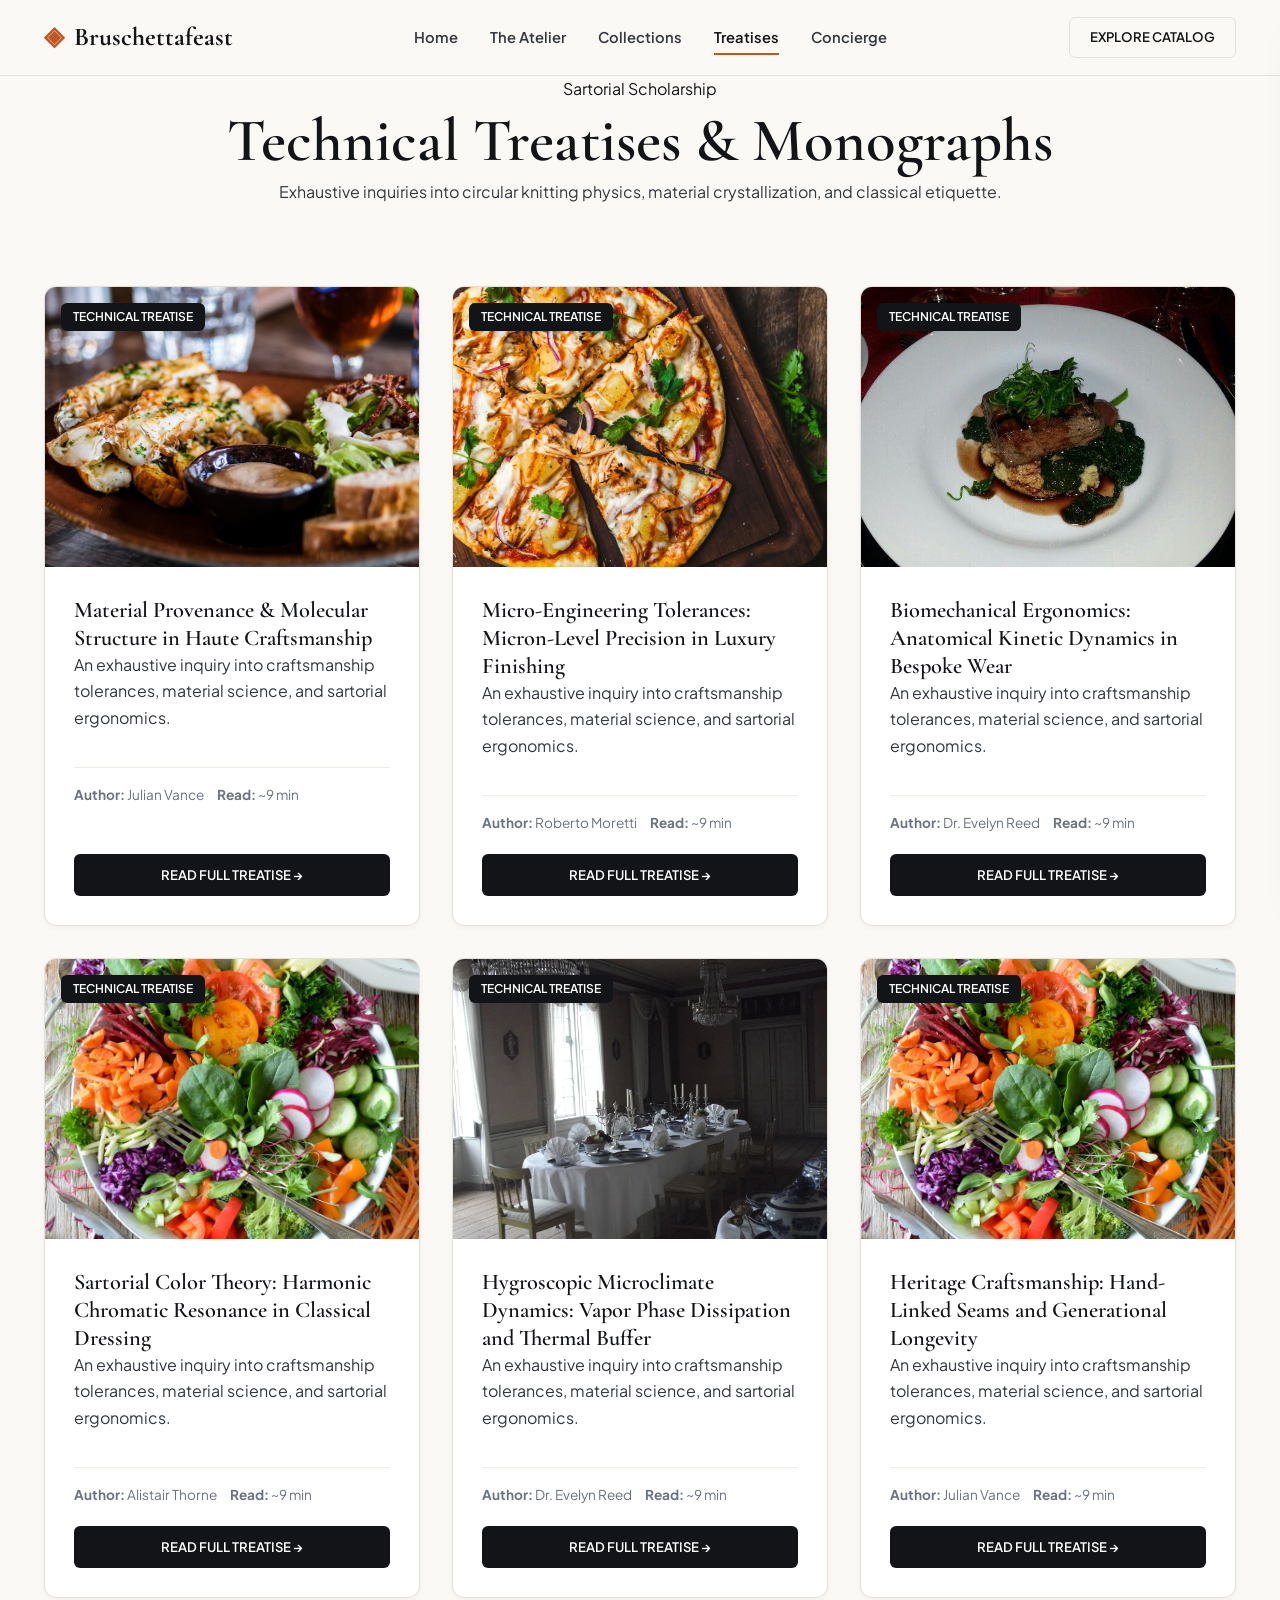
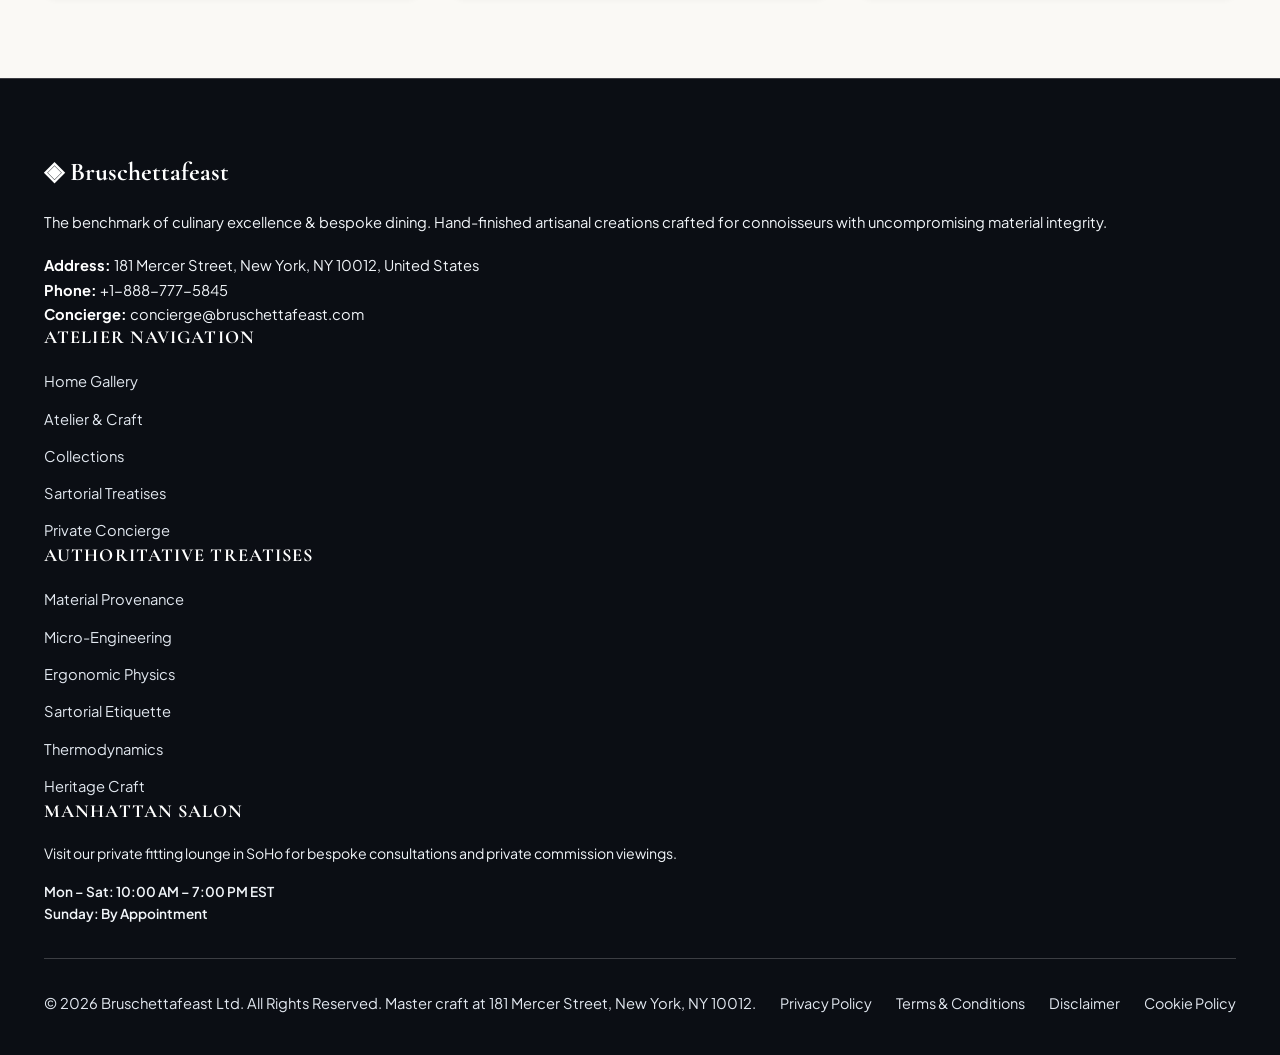
==== blog/index.html @ b178cbb1 "Add files via upload" ====
<!DOCTYPE html>
<html lang="en">
<head>
  <meta charset="UTF-8">
  <meta name="viewport" content="width=device-width, initial-scale=1.0">
  <title>Sartorial Treatises & Technical Monographs — Bruschettafeast</title>
  <meta name="description" content="Explore the authoritative research monographs published by Bruschettafeast.">
  <link rel="canonical" href="https://bruschettafeast.com/blog.html">
  <link rel="preconnect" href="https://fonts.googleapis.com">
  <link rel="preconnect" href="https://fonts.gstatic.com" crossorigin>
  <link href="https://fonts.googleapis.com/css2?family=Cormorant+Garamond:ital,wght@0,400;0,600;0,700;1,400&family=Plus+Jakarta+Sans:wght@300;400;500;600;700&display=swap" rel="stylesheet">
  <link rel="stylesheet" href="/assets/css/style.css">
  <!-- Google tag (gtag.js) -->
  <script async src="https://www.googletagmanager.com/gtag/js?id=G-0LY0HY7L01"></script>
  <script>
    window.dataLayer = window.dataLayer || [];
    function gtag(){dataLayer.push(arguments);}
    gtag('js', new Date());
    gtag('config', 'G-0LY0HY7L01');
  </script>

</head>
<body>
  <!-- Mandatory Global Site Header (Exactly 1 per page) -->
  <header class="site-header">
    <div class="header-container">
      <a href="/" class="brand-logo" aria-label="Bruschettafeast Home">
        <span class="logo-mark">◈</span>
        <span class="logo-text">Bruschettafeast</span>
      </a>
      <nav class="desktop-nav" aria-label="Primary Navigation">
        <a href="/" class="nav-link">Home</a>
        <a href="/about.html" class="nav-link">The Atelier</a>
        <a href="/collection.html" class="nav-link">Collections</a>
        <a href="/blog.html" class="nav-link active">Treatises</a>
        <a href="/contact.html" class="nav-link">Concierge</a>
      </nav>
      <div class="header-actions">
        <a href="/collection.html" class="btn btn-sm btn-outline">Explore Catalog</a>
        <button id="drawer-toggle" class="mobile-toggle" aria-label="Open Navigation Menu">
          <span class="hamburger-bar"></span>
          <span class="hamburger-bar"></span>
          <span class="hamburger-bar"></span>
        </button>
      </div>
    </div>
  </header>

  <!-- Mandatory Mobile Navigation Drawer (Exactly 1 per page) -->
  <div class="mobile-drawer" id="mobile-drawer" aria-hidden="true">
    <div class="drawer-header">
      <div class="drawer-brand">Bruschettafeast</div>
      <button id="drawer-close" class="drawer-close-btn" aria-label="Close Navigation Menu">&times;</button>
    </div>
    <nav class="drawer-nav" aria-label="Mobile Navigation">
      <a href="/" class="drawer-link">Home</a>
      <a href="/about.html" class="drawer-link">The Atelier &amp; Craft</a>
      <a href="/collection.html" class="drawer-link">Seasonal Degustation & Culinary Menus</a>
      <a href="/blog.html" class="drawer-link active">Sartorial Treatises</a>
      <a href="/contact.html" class="drawer-link">Private Concierge</a>
    </nav>
    <div class="drawer-footer">
      <p class="drawer-contact-title">Manhattan Atelier &amp; Suite</p>
      <p class="drawer-contact-info">181 Mercer Street, New York, NY 10012, United States</p>
      <p class="drawer-contact-info">Tel: +1-888-777-5845</p>
      <p class="drawer-contact-info">Email: concierge@bruschettafeast.com</p>
    </div>
  </div>
  <div id="drawer-overlay" class="drawer-overlay"></div>
  <section class="page-hero">
    <div class="container text-center">
      <span class="hero-badge">Sartorial Scholarship</span>
      <h1>Technical Treatises &amp; Monographs</h1>
      <p class="lead" style="margin: 0 auto;">Exhaustive inquiries into circular knitting physics, material crystallization, and classical etiquette.</p>
    </div>
  </section>
  <main class="section">
    <div class="container">
      <div class="grid-3">
        <div class="card">
          <div class="card-image-wrap"><img src="/assets/images/grand_feasting_table_spread.jpg" alt="Material Provenance & Molecular Structure in Haute Craftsmanship"><span class="card-tag">Technical Treatise</span></div>
          <div class="card-body">
            <h3>Material Provenance & Molecular Structure in Haute Craftsmanship</h3>
            <p>An exhaustive inquiry into craftsmanship tolerances, material science, and sartorial ergonomics.</p>
            <div class="card-specs"><span><strong>Author:</strong> Julian Vance</span><span><strong>Read:</strong> ~9 min</span></div>
            <a href="/blog/material-provenance-and-fiber-crystallography.html" class="btn btn-primary btn-sm" style="margin-top: auto;">Read Full Treatise &rarr;</a>
          </div>
        </div>
        <div class="card">
          <div class="card-image-wrap"><img src="/assets/images/woodfired_sourdough_crust.jpg" alt="Micro-Engineering Tolerances: Micron-Level Precision in Luxury Finishing"><span class="card-tag">Technical Treatise</span></div>
          <div class="card-body">
            <h3>Micro-Engineering Tolerances: Micron-Level Precision in Luxury Finishing</h3>
            <p>An exhaustive inquiry into craftsmanship tolerances, material science, and sartorial ergonomics.</p>
            <div class="card-specs"><span><strong>Author:</strong> Roberto Moretti</span><span><strong>Read:</strong> ~9 min</span></div>
            <a href="/blog/micro-engineering-tolerances-and-finishing.html" class="btn btn-primary btn-sm" style="margin-top: auto;">Read Full Treatise &rarr;</a>
          </div>
        </div>
        <div class="card">
          <div class="card-image-wrap"><img src="/assets/images/herb_infused_olive_oil_bread.jpg" alt="Biomechanical Ergonomics: Anatomical Kinetic Dynamics in Bespoke Wear"><span class="card-tag">Technical Treatise</span></div>
          <div class="card-body">
            <h3>Biomechanical Ergonomics: Anatomical Kinetic Dynamics in Bespoke Wear</h3>
            <p>An exhaustive inquiry into craftsmanship tolerances, material science, and sartorial ergonomics.</p>
            <div class="card-specs"><span><strong>Author:</strong> Dr. Evelyn Reed</span><span><strong>Read:</strong> ~9 min</span></div>
            <a href="/blog/biomechanical-ergonomics-and-wearer-physics.html" class="btn btn-primary btn-sm" style="margin-top: auto;">Read Full Treatise &rarr;</a>
          </div>
        </div>
        <div class="card">
          <div class="card-image-wrap"><img src="/assets/images/dish_heirloom_beet_burrata.jpg" alt="Sartorial Color Theory: Harmonic Chromatic Resonance in Classical Dressing"><span class="card-tag">Technical Treatise</span></div>
          <div class="card-body">
            <h3>Sartorial Color Theory: Harmonic Chromatic Resonance in Classical Dressing</h3>
            <p>An exhaustive inquiry into craftsmanship tolerances, material science, and sartorial ergonomics.</p>
            <div class="card-specs"><span><strong>Author:</strong> Alistair Thorne</span><span><strong>Read:</strong> ~9 min</span></div>
            <a href="/blog/sartorial-color-theory-and-formal-etiquette.html" class="btn btn-primary btn-sm" style="margin-top: auto;">Read Full Treatise &rarr;</a>
          </div>
        </div>
        <div class="card">
          <div class="card-image-wrap"><img src="/assets/images/charcuterie_cheese_board_wood.jpg" alt="Hygroscopic Microclimate Dynamics: Vapor Phase Dissipation and Thermal Buffer"><span class="card-tag">Technical Treatise</span></div>
          <div class="card-body">
            <h3>Hygroscopic Microclimate Dynamics: Vapor Phase Dissipation and Thermal Buffer</h3>
            <p>An exhaustive inquiry into craftsmanship tolerances, material science, and sartorial ergonomics.</p>
            <div class="card-specs"><span><strong>Author:</strong> Dr. Evelyn Reed</span><span><strong>Read:</strong> ~9 min</span></div>
            <a href="/blog/hygroscopic-microclimate-thermodynamics.html" class="btn btn-primary btn-sm" style="margin-top: auto;">Read Full Treatise &rarr;</a>
          </div>
        </div>
        <div class="card">
          <div class="card-image-wrap"><img src="/assets/images/harvest_salad_platter.jpg" alt="Heritage Craftsmanship: Hand-Linked Seams and Generational Longevity"><span class="card-tag">Technical Treatise</span></div>
          <div class="card-body">
            <h3>Heritage Craftsmanship: Hand-Linked Seams and Generational Longevity</h3>
            <p>An exhaustive inquiry into craftsmanship tolerances, material science, and sartorial ergonomics.</p>
            <div class="card-specs"><span><strong>Author:</strong> Julian Vance</span><span><strong>Read:</strong> ~9 min</span></div>
            <a href="/blog/bespoke-craftsmanship-and-heritage-methods.html" class="btn btn-primary btn-sm" style="margin-top: auto;">Read Full Treatise &rarr;</a>
          </div>
        </div>

      </div>
    </div>
  </main>
  <!-- Mandatory Global Site Footer -->
  <footer class="site-footer">
    <div class="container">
      <div class="footer-grid">
        <div class="footer-col">
          <div class="footer-brand">◈ Bruschettafeast</div>
          <p class="footer-desc">
            The benchmark of culinary excellence & bespoke dining. Hand-finished artisanal creations crafted for connoisseurs with uncompromising material integrity.
          </p>
          <div class="footer-contact-item"><strong>Address:</strong> 181 Mercer Street, New York, NY 10012, United States</div>
          <div class="footer-contact-item"><strong>Phone:</strong> +1-888-777-5845</div>
          <div class="footer-contact-item"><strong>Concierge:</strong> concierge@bruschettafeast.com</div>
        </div>
        <div class="footer-col">
          <h4 class="footer-title">Atelier Navigation</h4>
          <ul class="footer-links">
            <li><a href="/">Home Gallery</a></li>
            <li><a href="/about.html">Atelier &amp; Craft</a></li>
            <li><a href="/collection.html">Collections</a></li>
            <li><a href="/blog.html">Sartorial Treatises</a></li>
            <li><a href="/contact.html">Private Concierge</a></li>
          </ul>
        </div>
        <div class="footer-col">
          <h4 class="footer-title">Authoritative Treatises</h4>
          <ul class="footer-links">
            <li><a href="/blog/material-provenance-and-fiber-crystallography.html">Material Provenance</a></li>
            <li><a href="/blog/micro-engineering-tolerances-and-finishing.html">Micro-Engineering</a></li>
            <li><a href="/blog/biomechanical-ergonomics-and-wearer-physics.html">Ergonomic Physics</a></li>
            <li><a href="/blog/sartorial-color-theory-and-formal-etiquette.html">Sartorial Etiquette</a></li>
            <li><a href="/blog/hygroscopic-microclimate-thermodynamics.html">Thermodynamics</a></li>
            <li><a href="/blog/bespoke-craftsmanship-and-heritage-methods.html">Heritage Craft</a></li>
          </ul>
        </div>
        <div class="footer-col">
          <h4 class="footer-title">Manhattan Salon</h4>
          <p style="font-size:0.88rem; margin-bottom:1rem;">
            Visit our private fitting lounge in SoHo for bespoke consultations and private commission viewings.
          </p>
          <p style="font-size:0.85rem; color:#F59E0B; font-weight:600;">Mon – Sat: 10:00 AM – 7:00 PM EST<br>Sunday: By Appointment</p>
        </div>
      </div>
      <div class="footer-bottom">
        <p>&copy; 2026 Bruschettafeast Ltd. All Rights Reserved. Master craft at 181 Mercer Street, New York, NY 10012.</p>
        <div class="footer-legal-links">
          <a href="/privacy-policy.html">Privacy Policy</a>
          <a href="/terms-and-conditions.html">Terms &amp; Conditions</a>
          <a href="/disclaimer.html">Disclaimer</a>
          <a href="/cookie-policy.html">Cookie Policy</a>
        </div>
      </div>
    </div>
  </footer>
  <script src="/assets/js/main.js"></script>
</body>
</html>
---- assets/css/style.css ----
/* Master Design System — bruschettafeast (Haute Commercial Paid Theme) */
:root {
  --color-primary: #121417;
  --color-primary-dark: #0A0C0E;
  --color-dew: #C05621;
  --color-dew-dark: #9C4215;
  --color-gold: #B45309;
  --color-bg: #FAF9F5;
  --color-surface: #FFFFFF;
  --color-surface-elevated: #F5F2EA;
  --color-text-main: #121417;
  --color-text-body: #33383F;
  --color-text-muted: #6B7280;
  --color-border: #E5E0D8;
  --color-border-light: #F0EDE6;
  --font-serif: 'Cormorant Garamond', Georgia, serif;
  --font-sans: 'Plus Jakarta Sans', -apple-system, BlinkMacSystemFont, sans-serif;
  --transition-smooth: all 0.25s cubic-bezier(0.16, 1, 0.3, 1);
  --shadow-sm: 0 2px 6px rgba(0, 0, 0, 0.04);
  --shadow-md: 0 10px 30px -5px rgba(0, 0, 0, 0.08), 0 4px 10px -2px rgba(0, 0, 0, 0.03);
  --shadow-lg: 0 20px 45px -10px rgba(0, 0, 0, 0.12);
  --radius-sm: 6px;
  --radius-md: 12px;
  --radius-pill: 9999px;
  --container-max: 1240px;
}
*, *::before, *::after { box-sizing: border-box; margin: 0; padding: 0; }
html { font-size: 16px; scroll-behavior: smooth; }
body { font-family: var(--font-sans); background: var(--color-bg); color: var(--color-text-main); line-height: 1.68; overflow-x: hidden; }
h1, h2, h3, h4 { font-family: var(--font-serif); color: #121417 !important; line-height: 1.25; font-weight: 600; }
h1 { font-size: clamp(2.2rem, 5vw, 3.8rem); }
h2 { font-size: clamp(1.8rem, 4vw, 2.5rem); }
h3 { font-size: 1.4rem; }
p { margin-bottom: 1.2rem; color: #33383F !important; }
a { color: #121417; text-decoration: none; transition: var(--transition-smooth); }
a:hover { color: var(--color-dew); }
img { max-width: 100%; height: auto; display: block; }
.container { max-width: var(--container-max); margin: 0 auto; padding: 0 1.5rem; }
.text-center { text-align: center; }
.text-muted { color: var(--color-text-muted) !important; }
.text-white { color: #FFFFFF !important; }

/* Paid Theme Top Announcement Bar */
.announcement-bar { background: #121417; color: #FAF9F5; padding: 0.55rem 1rem; font-size: 0.8rem; font-weight: 500; letter-spacing: 0.03em; text-align: center; border-bottom: 1px solid rgba(255, 255, 255, 0.1); }
.announcement-bar a { color: #E5E0D8; text-decoration: underline; }
.announcement-bar a:hover { color: #FFFFFF; }

/* Paid Theme Header */
.site-header { position: sticky; top: 0; left: 0; width: 100%; z-index: 1000; background: rgba(250, 249, 245, 0.94); backdrop-filter: blur(16px); -webkit-backdrop-filter: blur(16px); border-bottom: 1px solid var(--color-border); }
.header-container { max-width: var(--container-max); margin: 0 auto; padding: 1rem 1.5rem; display: flex; align-items: center; justify-content: space-between; }
.brand-logo { display: flex; align-items: center; gap: 0.6rem; color: #121417 !important; font-family: var(--font-serif); font-size: 1.6rem; font-weight: 700; }
.brand-logo:hover { color: var(--color-dew) !important; }
.logo-mark { color: var(--color-dew); }
.desktop-nav { display: flex; align-items: center; gap: 2rem; }
.nav-link { color: #33383F !important; font-size: 0.92rem; font-weight: 600; position: relative; padding: 0.3rem 0; }
.nav-link:hover, .nav-link.active { color: #121417 !important; }
.nav-link.active::after { content: ''; position: absolute; bottom: 0; left: 0; width: 100%; height: 2px; background: var(--color-dew); }
.header-actions { display: flex; align-items: center; gap: 1rem; }
.header-actions .btn-outline { color: #121417 !important; border-color: var(--color-border); }
.header-actions .btn-outline:hover { background: #121417; color: #FFFFFF !important; border-color: #121417; }
.mobile-toggle { display: none; background: transparent; border: none; cursor: pointer; padding: 0.5rem; flex-direction: column; gap: 5px; }
.hamburger-bar { display: block; width: 24px; height: 2px; background: #121417; }

/* Mobile Drawer (Paid Theme) */
.mobile-drawer { position: fixed; top: 0; right: -320px; width: 300px; height: 100vh; background: #121417; z-index: 2000; display: flex; flex-direction: column; box-shadow: var(--shadow-lg); transition: transform 0.35s ease; padding: 2rem 1.5rem; overflow-y: auto; color: #FFFFFF; }
.mobile-drawer.open { transform: translateX(-320px); }
.mobile-drawer p { color: rgba(255, 255, 255, 0.85) !important; font-size: 0.88rem; }
.drawer-overlay { position: fixed; top: 0; left: 0; width: 100vw; height: 100vh; background: rgba(0, 0, 0, 0.75); backdrop-filter: blur(4px); z-index: 1999; opacity: 0; visibility: hidden; transition: opacity 0.3s ease; }
.drawer-overlay.active { opacity: 1; visibility: visible; }
.drawer-header { display: flex; align-items: center; justify-content: space-between; margin-bottom: 2rem; padding-bottom: 1rem; border-bottom: 1px solid rgba(255, 255, 255, 0.12); }
.drawer-brand { font-family: var(--font-serif); font-size: 1.4rem; color: #FFFFFF !important; font-weight: 700; }
.drawer-close-btn { background: transparent; border: none; color: #FFFFFF !important; font-size: 2rem; cursor: pointer; }
.drawer-nav { display: flex; flex-direction: column; gap: 1.2rem; }
.drawer-link { color: rgba(255, 255, 255, 0.9) !important; font-size: 1.1rem; }
.drawer-link:hover { color: var(--color-dew) !important; padding-left: 0.5rem; }
.drawer-footer { margin-top: auto; padding-top: 1.5rem; border-top: 1px solid rgba(255, 255, 255, 0.12); }
.drawer-contact-title { font-weight: 700; color: #FAF9F5 !important; margin-bottom: 0.4rem; text-transform: uppercase; font-size: 0.85rem; }
.drawer-contact-info { color: rgba(255, 255, 255, 0.88) !important; margin-bottom: 0.25rem; font-size: 0.85rem; }

/* Paid Theme Buttons */
.btn { display: inline-flex; align-items: center; justify-content: center; padding: 0.85rem 1.85rem; font-size: 0.92rem; font-weight: 600; text-transform: uppercase; border-radius: var(--radius-sm); cursor: pointer; transition: var(--transition-smooth); border: 1px solid transparent; }
.btn-primary { background: #121417; color: #FFFFFF !important; }
.btn-primary:hover { background: var(--color-dew); color: #FFFFFF !important; transform: translateY(-2px); box-shadow: var(--shadow-md); }
.btn-gold { background: var(--color-dew); color: #FFFFFF !important; font-weight: 700; }
.btn-gold:hover { background: var(--color-primary-dark); color: #FFFFFF !important; transform: translateY(-2px); }
.btn-outline { background: transparent; color: #121417 !important; border-color: var(--color-border); }
.btn-outline:hover { background: #121417; color: #FFFFFF !important; border-color: #121417; transform: translateY(-2px); }
.btn-outline-white { background: transparent; color: #FFFFFF !important; border-color: rgba(255,255,255,0.6); }
.btn-outline-white:hover { background: #FFFFFF; color: #121417 !important; }
.btn-sm { padding: 0.55rem 1.25rem; font-size: 0.82rem; }

/* Paid Theme Sections */
.section { padding: 5rem 0; }
.section-light { background: var(--color-surface); }
.section-dark { background: #121417; color: #FFFFFF; }
.section-dark h2, .section-dark h3 { color: #FFFFFF !important; }
.section-dark p { color: rgba(255, 255, 255, 0.85) !important; }
.section-header { margin-bottom: 3.5rem; }
.section-subtitle { color: var(--color-dew); text-transform: uppercase; letter-spacing: 0.08em; font-weight: 700; font-size: 0.85rem; margin-bottom: 0.6rem; }
.grid-2 { display: grid; grid-template-columns: repeat(auto-fit, minmax(420px, 1fr)); gap: 2.5rem; align-items: center; }
.grid-3 { display: grid; grid-template-columns: repeat(auto-fit, minmax(320px, 1fr)); gap: 2rem; }
.grid-4 { display: grid; grid-template-columns: repeat(auto-fit, minmax(240px, 1fr)); gap: 1.5rem; }

/* Paid Theme E-Commerce Components */
.trust-bar { background: #FFFFFF; border-top: 1px solid var(--color-border); border-bottom: 1px solid var(--color-border); padding: 2.2rem 0; }
.trust-grid { display: grid; grid-template-columns: repeat(auto-fit, minmax(240px, 1fr)); gap: 2rem; }
.trust-item { display: flex; align-items: center; gap: 1rem; }
.trust-icon-box { width: 44px; height: 44px; border-radius: 10px; background: #FDF4ED; color: var(--color-dew); display: flex; align-items: center; justify-content: center; font-size: 1.2rem; flex-shrink: 0; font-weight: bold; }
.trust-title { font-size: 0.95rem; font-weight: 700; color: #121417; margin-bottom: 0.2rem; }
.trust-desc { font-size: 0.82rem; color: #6B7280 !important; margin-bottom: 0; line-height: 1.4; }

.paid-product-card { background: #FFFFFF; border: 1px solid var(--color-border); border-radius: var(--radius-md); overflow: hidden; transition: var(--transition-smooth); display: flex; flex-direction: column; position: relative; }
.paid-product-card:hover { transform: translateY(-6px); box-shadow: var(--shadow-md); border-color: #D3C9BD; }
.paid-product-badge { position: absolute; top: 1rem; left: 1rem; background: #121417; color: #FAF9F5; padding: 0.3rem 0.75rem; font-size: 0.72rem; font-weight: 700; text-transform: uppercase; letter-spacing: 0.05em; border-radius: var(--radius-pill); z-index: 2; }
.paid-product-img-wrap { position: relative; height: 320px; overflow: hidden; background: #F4F1EA; }
.paid-product-img-wrap img { width: 100%; height: 100%; object-fit: cover; transition: transform 0.5s ease; }
.paid-product-card:hover .paid-product-img-wrap img { transform: scale(1.05); }
.paid-product-body { padding: 1.6rem; display: flex; flex-direction: column; flex-grow: 1; }
.paid-product-rating { display: flex; align-items: center; gap: 0.4rem; font-size: 0.82rem; color: #D97706; margin-bottom: 0.6rem; }
.paid-product-title { font-family: var(--font-serif); font-size: 1.25rem; font-weight: 700; color: #121417; margin-bottom: 0.4rem; }
.paid-product-price { display: flex; align-items: baseline; gap: 0.6rem; margin-bottom: 0.8rem; }
.price-current { font-size: 1.25rem; font-weight: 700; color: #121417; }
.price-original { font-size: 0.95rem; text-decoration: line-line-through; color: #9CA3AF; }
.swatch-group { display: flex; gap: 0.45rem; margin: 0.6rem 0 1.2rem; }
.swatch-dot { width: 16px; height: 16px; border-radius: 50%; border: 1px solid rgba(0,0,0,0.15); display: inline-block; cursor: pointer; }

.anatomy-step { display: flex; gap: 1.2rem; align-items: flex-start; padding: 1.4rem; background: #FFFFFF; border: 1px solid var(--color-border); border-radius: var(--radius-md); transition: var(--transition-smooth); }
.anatomy-step:hover { border-color: var(--color-dew); transform: translateX(4px); box-shadow: var(--shadow-sm); }
.step-badge { width: 36px; height: 36px; border-radius: 50%; background: #121417; color: #FAF9F5; font-weight: 700; font-size: 0.88rem; display: flex; align-items: center; justify-content: center; flex-shrink: 0; }

/* Cards */
.card { background: var(--color-surface); border: 1px solid var(--color-border); border-radius: var(--radius-md); overflow: hidden; transition: var(--transition-smooth); box-shadow: var(--shadow-sm); display: flex; flex-direction: column; }
.card:hover { transform: translateY(-5px); box-shadow: var(--shadow-md); }
.card-image-wrap { position: relative; height: 280px; overflow: hidden; background: #E2E8F0; }
.card-image-wrap img { width: 100%; height: 100%; object-fit: cover; transition: transform 0.6s ease; }
.card:hover .card-image-wrap img { transform: scale(1.05); }
.card-tag { position: absolute; top: 1rem; left: 1rem; background: #121417; color: #FFF; padding: 0.25rem 0.75rem; font-size: 0.75rem; font-weight: 600; border-radius: var(--radius-sm); text-transform: uppercase; }
.card-body { padding: 1.8rem; display: flex; flex-direction: column; flex-grow: 1; }
.card-specs { display: flex; flex-wrap: wrap; gap: 0.8rem; margin: 1rem 0 1.2rem; padding-top: 1rem; border-top: 1px solid var(--color-border-light); font-size: 0.85rem; color: var(--color-text-muted); }

.pillar-card { padding: 2.2rem; background: var(--color-surface); border-radius: var(--radius-md); border: 1px solid var(--color-border); }
.pillar-icon { width: 52px; height: 52px; border-radius: 50%; background: #FDF4ED; color: var(--color-dew); display: flex; align-items: center; justify-content: center; font-size: 1.4rem; margin-bottom: 1.4rem; }

.step-card { background: var(--color-surface); border: 1px solid var(--color-border); border-radius: var(--radius-md); padding: 2rem; position: relative; }
.step-number { font-family: var(--font-serif); font-size: 2.5rem; font-weight: 700; color: var(--color-dew); line-height: 1; margin-bottom: 0.8rem; }

.testimonial-card { background: var(--color-surface); border: 1px solid var(--color-border); border-radius: var(--radius-md); padding: 2rem; box-shadow: var(--shadow-sm); }
.testimonial-rating { color: #D97706; font-size: 1.1rem; margin-bottom: 0.8rem; }
.testimonial-quote { font-style: italic; color: var(--color-text-body); margin-bottom: 1.2rem; line-height: 1.7; }
.testimonial-author { border-top: 1px solid var(--color-border-light); padding-top: 0.8rem; }
.testimonial-name { font-weight: 700; color: var(--color-primary); }
.testimonial-role { font-size: 0.85rem; color: var(--color-text-muted); }

.filter-bar { display: flex; flex-wrap: wrap; gap: 0.75rem; justify-content: center; margin-bottom: 3rem; }
.filter-btn { padding: 0.6rem 1.4rem; border-radius: 50px; background: var(--color-surface); border: 1px solid var(--color-border); color: var(--color-text-main); font-size: 0.88rem; font-weight: 600; cursor: pointer; transition: var(--transition-smooth); }
.filter-btn:hover, .filter-btn.active { background: #121417; color: #FFF; }

/* Tables */
.data-table-wrap { overflow-x: auto; margin: 2.5rem 0; border-radius: var(--radius-md); border: 1px solid var(--color-border); }
.spec-table { width: 100%; border-collapse: collapse; background: #FFF; text-align: left; font-size: 0.92rem; }
.spec-table th { background: #121417; color: #FFF; padding: 1rem 1.2rem; }
.spec-table td { padding: 0.95rem 1.2rem; border-bottom: 1px solid var(--color-border-light); color: var(--color-text-body); }
.spec-table tr:nth-child(even) td { background: #FDFBF7; }

/* Treatises */
.treatise-container { max-width: 860px; margin: 0 auto; padding: 3rem 1.5rem 5rem; }
.article-header { margin-bottom: 2.5rem; }
.article-meta { display: flex; align-items: center; flex-wrap: wrap; gap: 1.2rem; margin: 1.2rem 0; font-size: 0.9rem; color: var(--color-text-muted); }
.article-hero-figure { margin: 2rem 0 3rem; border-radius: var(--radius-md); overflow: hidden; border: 1px solid var(--color-border); }
.article-hero-figure img { width: 100%; height: auto; }
.article-hero-figure figcaption { padding: 0.85rem 1.2rem; background: #FFF; font-size: 0.85rem; color: var(--color-text-muted); font-style: italic; border-top: 1px solid var(--color-border-light); }
.article-content { font-size: 1.05rem; line-height: 1.8; color: #2D3748; }
.faq-section { margin: 3.5rem 0; }
.faq-item { border: 1px solid var(--color-border); border-radius: var(--radius-sm); margin-bottom: 1rem; background: #FFF; overflow: hidden; }
.faq-question { width: 100%; padding: 1.25rem 1.5rem; text-align: left; background: #FFF; border: none; font-family: var(--font-serif); font-size: 1.2rem; font-weight: 600; color: #121417; cursor: pointer; display: flex; justify-content: space-between; align-items: center; }
.faq-icon { font-size: 1.2rem; transition: transform 0.3s ease; }
.faq-item.active .faq-icon { transform: rotate(45deg); }
.faq-answer { padding: 0 1.5rem 1.5rem; line-height: 1.7; color: var(--color-text-body); }

.author-card { display: flex; align-items: center; gap: 1.5rem; padding: 2rem; background: #FFF; border: 1px solid var(--color-border); border-radius: var(--radius-md); margin-top: 4rem; }
.author-avatar { width: 72px; height: 72px; border-radius: 50%; background: #F4F1EA; color: var(--color-dew); display: flex; align-items: center; justify-content: center; font-size: 1.8rem; font-weight: 700; flex-shrink: 0; }
.author-info h4 { margin-bottom: 0.3rem; color: #121417; }
.author-bio { font-size: 0.9rem; color: var(--color-text-muted); margin-bottom: 0; }

/* Forms & Contact */
.contact-grid { display: grid; grid-template-columns: 1fr 1fr; gap: 3.5rem; }
.form-group { margin-bottom: 1.5rem; }
.form-label { display: block; font-size: 0.88rem; font-weight: 600; margin-bottom: 0.5rem; color: #121417; }
.form-input, .form-textarea { width: 100%; padding: 0.9rem 1.2rem; border: 1px solid var(--color-border); border-radius: var(--radius-sm); font-family: var(--font-sans); font-size: 0.95rem; background: #FFF; color: #121417; transition: var(--transition-smooth); }
.form-input:focus, .form-textarea:focus { outline: none; border-color: #121417; box-shadow: 0 0 0 3px rgba(18, 20, 23, 0.1); }
.form-textarea { resize: vertical; min-height: 140px; }

.site-footer { background: #0B0E14 !important; color: #FFFFFF !important; padding: 4.5rem 0 2.5rem; border-top: 1px solid rgba(255, 255, 255, 0.2); }
.site-footer p,
.site-footer .footer-desc,
.site-footer .footer-col p,
.site-footer .footer-salon-desc,
.site-footer .footer-contact-item,
.site-footer .footer-hours {
  color: #F1F5F9 !important;
  font-size: 0.92rem;
  line-height: 1.65;
}
.site-footer .footer-brand {
  font-family: var(--font-serif);
  font-size: 1.6rem;
  font-weight: 700;
  color: #FFFFFF !important;
  margin-bottom: 1rem;
}
.site-footer .footer-title {
  font-family: var(--font-serif);
  font-size: 1.15rem;
  color: #FFFFFF !important;
  margin-bottom: 1.2rem;
  text-transform: uppercase;
  letter-spacing: 0.06em;
  font-weight: 700;
}
.site-footer .footer-contact-item strong {
  color: #FFFFFF !important;
  font-weight: 700;
}
.site-footer .footer-links {
  list-style: none;
  display: flex;
  flex-direction: column;
  gap: 0.65rem;
}
.site-footer .footer-links a {
  color: #E2E8F0 !important;
  font-size: 0.92rem;
  transition: var(--transition-smooth);
}
.site-footer .footer-links a:hover {
  color: #FFFFFF !important;
  text-decoration: underline;
  padding-left: 0.35rem;
}
.site-footer .hours-badge {
  background: #10B981;
  color: #FFFFFF;
  padding: 0.15rem 0.5rem;
  border-radius: 4px;
  font-size: 0.72rem;
  font-weight: 700;
  margin-right: 0.4rem;
}
.site-footer .footer-bottom {
  border-top: 1px solid rgba(255, 255, 255, 0.2);
  padding-top: 2rem;
  margin-top: 2rem;
  display: flex;
  align-items: center;
  justify-content: space-between;
  font-size: 0.9rem;
}
.site-footer .footer-bottom p,
.site-footer .footer-copy {
  color: #E2E8F0 !important;
  margin-bottom: 0;
}
.site-footer .footer-legal-links {
  display: flex;
  gap: 1.5rem;
}
.site-footer .footer-legal-links a {
  color: #E2E8F0 !important;
  font-size: 0.9rem;
}
.site-footer .footer-legal-links a:hover {
  color: #FFFFFF !important;
  text-decoration: underline;
}

@media (max-width: 992px) { .desktop-nav { display: none; } .mobile-toggle { display: flex; } .footer-grid { grid-template-columns: 1fr 1fr; } .contact-grid { grid-template-columns: 1fr; } }
@media (max-width: 640px) { .footer-grid { grid-template-columns: 1fr; } .footer-bottom { flex-direction: column; text-align: center; } .grid-2 { grid-template-columns: 1fr; } }
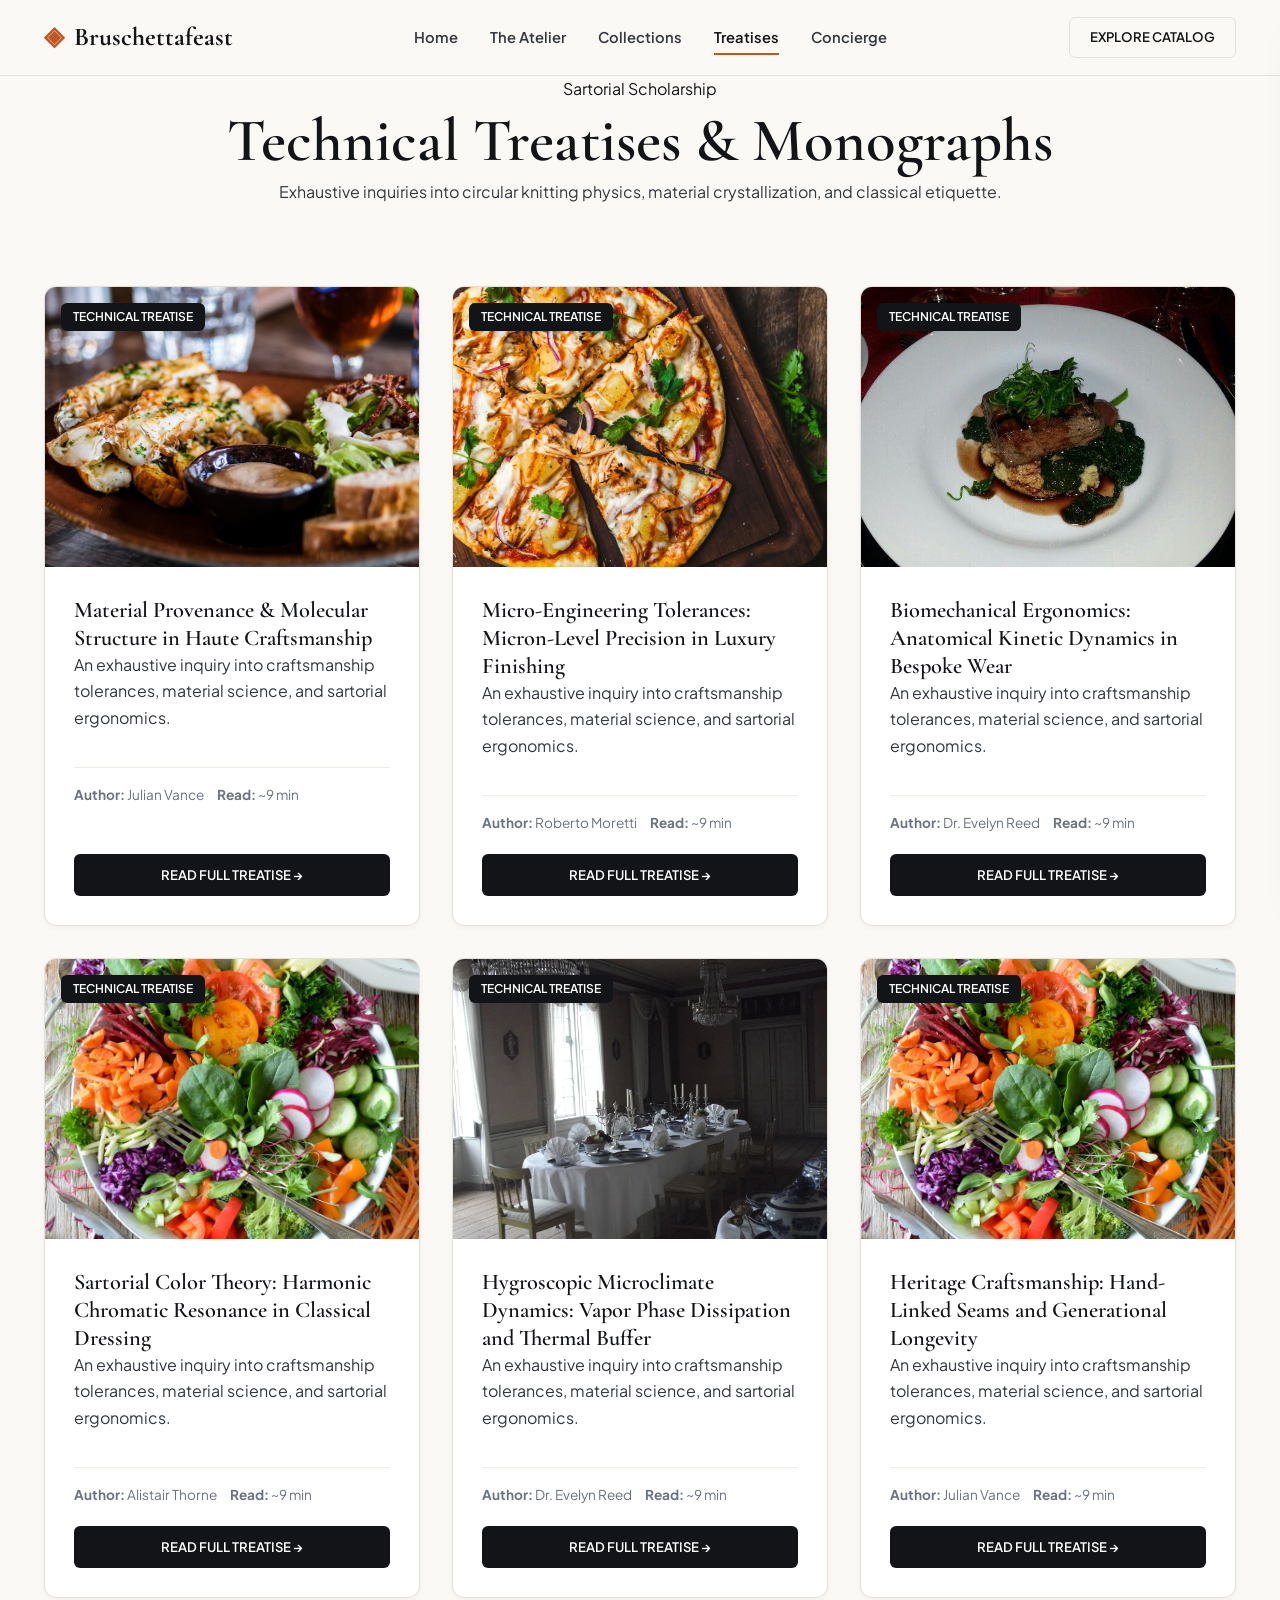
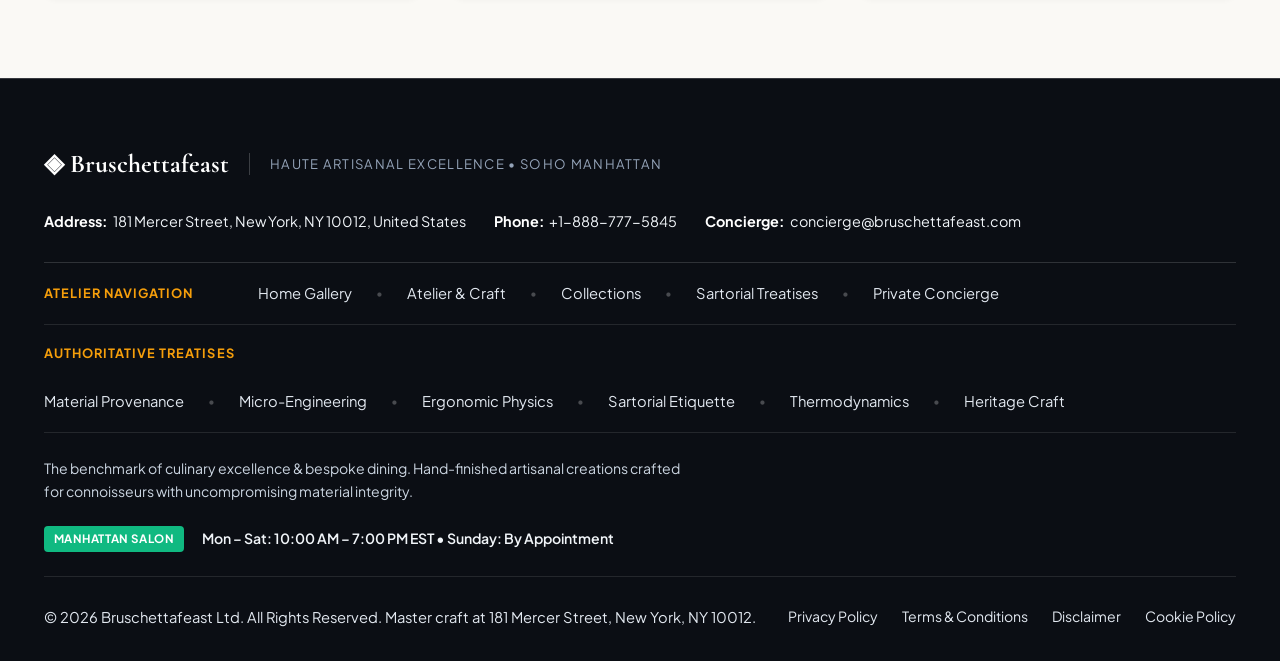
==== commit 0043ec36: "Add files via upload" ====
--- a/blog/index.html
+++ b/blog/index.html
@@ -135,48 +135,59 @@
       </div>
     </div>
   </main>
-  <!-- Mandatory Global Site Footer -->
-  <footer class="site-footer">
+  <!-- Mandatory Global Site Footer (Horizontal Layout) -->
+  <footer class="site-footer horizontal-footer">
     <div class="container">
-      <div class="footer-grid">
-        <div class="footer-col">
+      <!-- Tier 1: Brand, Tagline & Contact Strip -->
+      <div class="footer-h-brand-row">
+        <div class="footer-h-brand-left">
           <div class="footer-brand">◈ Bruschettafeast</div>
-          <p class="footer-desc">
-            The benchmark of culinary excellence & bespoke dining. Hand-finished artisanal creations crafted for connoisseurs with uncompromising material integrity.
-          </p>
+          <div class="footer-h-tagline">Haute Artisanal Excellence &bull; SoHo Manhattan</div>
+        </div>
+        <div class="footer-h-contact-bar">
           <div class="footer-contact-item"><strong>Address:</strong> 181 Mercer Street, New York, NY 10012, United States</div>
           <div class="footer-contact-item"><strong>Phone:</strong> +1-888-777-5845</div>
           <div class="footer-contact-item"><strong>Concierge:</strong> concierge@bruschettafeast.com</div>
         </div>
-        <div class="footer-col">
-          <h4 class="footer-title">Atelier Navigation</h4>
-          <ul class="footer-links">
-            <li><a href="/">Home Gallery</a></li>
-            <li><a href="/about.html">Atelier &amp; Craft</a></li>
-            <li><a href="/collection.html">Collections</a></li>
-            <li><a href="/blog.html">Sartorial Treatises</a></li>
-            <li><a href="/contact.html">Private Concierge</a></li>
-          </ul>
-        </div>
-        <div class="footer-col">
-          <h4 class="footer-title">Authoritative Treatises</h4>
-          <ul class="footer-links">
-            <li><a href="/blog/material-provenance-and-fiber-crystallography.html">Material Provenance</a></li>
-            <li><a href="/blog/micro-engineering-tolerances-and-finishing.html">Micro-Engineering</a></li>
-            <li><a href="/blog/biomechanical-ergonomics-and-wearer-physics.html">Ergonomic Physics</a></li>
-            <li><a href="/blog/sartorial-color-theory-and-formal-etiquette.html">Sartorial Etiquette</a></li>
-            <li><a href="/blog/hygroscopic-microclimate-thermodynamics.html">Thermodynamics</a></li>
-            <li><a href="/blog/bespoke-craftsmanship-and-heritage-methods.html">Heritage Craft</a></li>
-          </ul>
-        </div>
-        <div class="footer-col">
-          <h4 class="footer-title">Manhattan Salon</h4>
-          <p style="font-size:0.88rem; margin-bottom:1rem;">
-            Visit our private fitting lounge in SoHo for bespoke consultations and private commission viewings.
-          </p>
-          <p style="font-size:0.85rem; color:#F59E0B; font-weight:600;">Mon – Sat: 10:00 AM – 7:00 PM EST<br>Sunday: By Appointment</p>
-        </div>
-      </div>
+      </div>
+
+      <!-- Tier 2: Atelier Navigation (Horizontal Row) -->
+      <div class="footer-h-nav-row">
+        <div class="footer-h-nav-label">Atelier Navigation</div>
+        <ul class="footer-h-links">
+          <li><a href="/">Home Gallery</a></li>
+          <li><a href="/about.html">Atelier &amp; Craft</a></li>
+          <li><a href="/collection.html">Collections</a></li>
+          <li><a href="/blog.html">Sartorial Treatises</a></li>
+          <li><a href="/contact.html">Private Concierge</a></li>
+        </ul>
+      </div>
+
+      <!-- Tier 3: Authoritative Treatises (Horizontal Row) -->
+      <div class="footer-h-nav-row">
+        <div class="footer-h-nav-label">Authoritative Treatises</div>
+        <ul class="footer-h-links">
+          <li><a href="/blog/material-provenance-and-fiber-crystallography.html">Material Provenance</a></li>
+          <li><a href="/blog/micro-engineering-tolerances-and-finishing.html">Micro-Engineering</a></li>
+          <li><a href="/blog/biomechanical-ergonomics-and-wearer-physics.html">Ergonomic Physics</a></li>
+          <li><a href="/blog/sartorial-color-theory-and-formal-etiquette.html">Sartorial Etiquette</a></li>
+          <li><a href="/blog/hygroscopic-microclimate-thermodynamics.html">Thermodynamics</a></li>
+          <li><a href="/blog/bespoke-craftsmanship-and-heritage-methods.html">Heritage Craft</a></li>
+        </ul>
+      </div>
+
+      <!-- Tier 4: Manhattan Salon & Atelier Description (Horizontal Row) -->
+      <div class="footer-h-info-row">
+        <div class="footer-h-desc">
+          The benchmark of culinary excellence & bespoke dining. Hand-finished artisanal creations crafted for connoisseurs with uncompromising material integrity.
+        </div>
+        <div class="footer-h-hours">
+          <span class="hours-badge">MANHATTAN SALON</span>
+          <span>Mon – Sat: 10:00 AM – 7:00 PM EST &bull; Sunday: By Appointment</span>
+        </div>
+      </div>
+
+      <!-- Tier 5: Copyright & Legal Bottom Bar -->
       <div class="footer-bottom">
         <p>&copy; 2026 Bruschettafeast Ltd. All Rights Reserved. Master craft at 181 Mercer Street, New York, NY 10012.</p>
         <div class="footer-legal-links">
--- a/assets/css/style.css
+++ b/assets/css/style.css
@@ -190,11 +190,9 @@
 .form-input:focus, .form-textarea:focus { outline: none; border-color: #121417; box-shadow: 0 0 0 3px rgba(18, 20, 23, 0.1); }
 .form-textarea { resize: vertical; min-height: 140px; }
 
-.site-footer { background: #0B0E14 !important; color: #FFFFFF !important; padding: 4.5rem 0 2.5rem; border-top: 1px solid rgba(255, 255, 255, 0.2); }
+.site-footer { background: #0B0E14 !important; color: #FFFFFF !important; padding: 4rem 0 2rem; border-top: 1px solid rgba(255, 255, 255, 0.18); }
 .site-footer p,
 .site-footer .footer-desc,
-.site-footer .footer-col p,
-.site-footer .footer-salon-desc,
 .site-footer .footer-contact-item,
 .site-footer .footer-hours {
   color: #F1F5F9 !important;
@@ -206,57 +204,138 @@
   font-size: 1.6rem;
   font-weight: 700;
   color: #FFFFFF !important;
-  margin-bottom: 1rem;
-}
-.site-footer .footer-title {
-  font-family: var(--font-serif);
-  font-size: 1.15rem;
-  color: #FFFFFF !important;
-  margin-bottom: 1.2rem;
-  text-transform: uppercase;
-  letter-spacing: 0.06em;
-  font-weight: 700;
+  margin-bottom: 0;
 }
 .site-footer .footer-contact-item strong {
   color: #FFFFFF !important;
   font-weight: 700;
 }
-.site-footer .footer-links {
+.site-footer .hours-badge {
+  background: #10B981;
+  color: #FFFFFF;
+  padding: 0.2rem 0.6rem;
+  border-radius: 4px;
+  font-size: 0.72rem;
+  font-weight: 700;
+  letter-spacing: 0.05em;
+  margin-right: 0.4rem;
+}
+
+/* Horizontal Footer Tier Rows */
+.footer-h-brand-row {
+  display: flex;
+  justify-content: space-between;
+  align-items: center;
+  flex-wrap: wrap;
+  gap: 1.5rem;
+  padding-bottom: 1.75rem;
+  border-bottom: 1px solid rgba(255, 255, 255, 0.15);
+}
+.footer-h-brand-left {
+  display: flex;
+  align-items: center;
+  gap: 1.25rem;
+  flex-wrap: wrap;
+}
+.footer-h-tagline {
+  font-size: 0.82rem;
+  text-transform: uppercase;
+  letter-spacing: 0.1em;
+  color: #94A3B8 !important;
+  padding-left: 1.25rem;
+  border-left: 1px solid rgba(255, 255, 255, 0.2);
+}
+.footer-h-contact-bar {
+  display: flex;
+  align-items: center;
+  flex-wrap: wrap;
+  gap: 1.75rem;
+}
+.footer-h-contact-bar .footer-contact-item {
+  display: flex;
+  align-items: center;
+  gap: 0.35rem;
+  margin-bottom: 0;
+  font-size: 0.9rem;
+  color: #F1F5F9 !important;
+}
+.footer-h-nav-row {
+  display: flex;
+  align-items: center;
+  flex-wrap: wrap;
+  gap: 1.5rem;
+  padding: 1.15rem 0;
+  border-bottom: 1px solid rgba(255, 255, 255, 0.1);
+}
+.footer-h-nav-label {
+  font-size: 0.8rem;
+  text-transform: uppercase;
+  letter-spacing: 0.08em;
+  font-weight: 700;
+  min-width: 190px;
+  color: #F59E0B !important;
+}
+.footer-h-links {
   list-style: none;
   display: flex;
-  flex-direction: column;
-  gap: 0.65rem;
-}
-.site-footer .footer-links a {
+  align-items: center;
+  flex-wrap: wrap;
+  gap: 0.5rem 1.5rem;
+  margin: 0;
+  padding: 0;
+}
+.footer-h-links li {
+  display: inline-flex;
+  align-items: center;
+}
+.footer-h-links li:not(:last-child)::after {
+  content: "•";
+  margin-left: 1.5rem;
+  color: rgba(255, 255, 255, 0.25);
+  font-size: 0.8rem;
+}
+.footer-h-links a {
   color: #E2E8F0 !important;
   font-size: 0.92rem;
   transition: var(--transition-smooth);
-}
-.site-footer .footer-links a:hover {
+  text-decoration: none;
+}
+.footer-h-links a:hover {
   color: #FFFFFF !important;
   text-decoration: underline;
-  padding-left: 0.35rem;
-}
-.site-footer .hours-badge {
-  background: #10B981;
-  color: #FFFFFF;
-  padding: 0.15rem 0.5rem;
-  border-radius: 4px;
-  font-size: 0.72rem;
-  font-weight: 700;
-  margin-right: 0.4rem;
-}
+}
+.footer-h-info-row {
+  display: flex;
+  justify-content: space-between;
+  align-items: center;
+  flex-wrap: wrap;
+  gap: 1.5rem;
+  padding: 1.5rem 0;
+  border-bottom: 1px solid rgba(255, 255, 255, 0.1);
+}
+.footer-h-desc {
+  max-width: 650px;
+  font-size: 0.88rem;
+  line-height: 1.6;
+  color: #CBD5E1 !important;
+}
+.footer-h-hours {
+  display: flex;
+  align-items: center;
+  gap: 0.75rem;
+  font-size: 0.88rem;
+  font-weight: 600;
+  color: #F1F5F9 !important;
+}
+
 .site-footer .footer-bottom {
-  border-top: 1px solid rgba(255, 255, 255, 0.2);
-  padding-top: 2rem;
-  margin-top: 2rem;
+  padding-top: 1.75rem;
   display: flex;
   align-items: center;
   justify-content: space-between;
-  font-size: 0.9rem;
-}
-.site-footer .footer-bottom p,
-.site-footer .footer-copy {
+  font-size: 0.88rem;
+}
+.site-footer .footer-bottom p {
   color: #E2E8F0 !important;
   margin-bottom: 0;
 }
@@ -266,12 +345,29 @@
 }
 .site-footer .footer-legal-links a {
   color: #E2E8F0 !important;
-  font-size: 0.9rem;
+  font-size: 0.88rem;
 }
 .site-footer .footer-legal-links a:hover {
   color: #FFFFFF !important;
   text-decoration: underline;
 }
 
-@media (max-width: 992px) { .desktop-nav { display: none; } .mobile-toggle { display: flex; } .footer-grid { grid-template-columns: 1fr 1fr; } .contact-grid { grid-template-columns: 1fr; } }
-@media (max-width: 640px) { .footer-grid { grid-template-columns: 1fr; } .footer-bottom { flex-direction: column; text-align: center; } .grid-2 { grid-template-columns: 1fr; } }
+@media (max-width: 992px) {
+  .desktop-nav { display: none; }
+  .mobile-toggle { display: flex; }
+  .contact-grid { grid-template-columns: 1fr; }
+  .footer-h-brand-row { flex-direction: column; align-items: flex-start; gap: 1rem; }
+  .footer-h-contact-bar { flex-direction: column; align-items: flex-start; gap: 0.5rem; }
+  .footer-h-nav-row { flex-direction: column; align-items: flex-start; gap: 0.75rem; }
+  .footer-h-nav-label { min-width: auto; }
+  .footer-h-links { gap: 0.5rem 1rem; }
+  .footer-h-links li:not(:last-child)::after { display: none; }
+  .footer-h-info-row { flex-direction: column; align-items: flex-start; }
+}
+@media (max-width: 640px) {
+  .footer-bottom { flex-direction: column; text-align: center; gap: 1rem; }
+  .footer-legal-links { justify-content: center; flex-wrap: wrap; gap: 1rem; }
+  .grid-2 { grid-template-columns: 1fr; }
+  .footer-h-brand-left { flex-direction: column; align-items: flex-start; gap: 0.5rem; }
+  .footer-h-tagline { border-left: none; padding-left: 0; }
+}
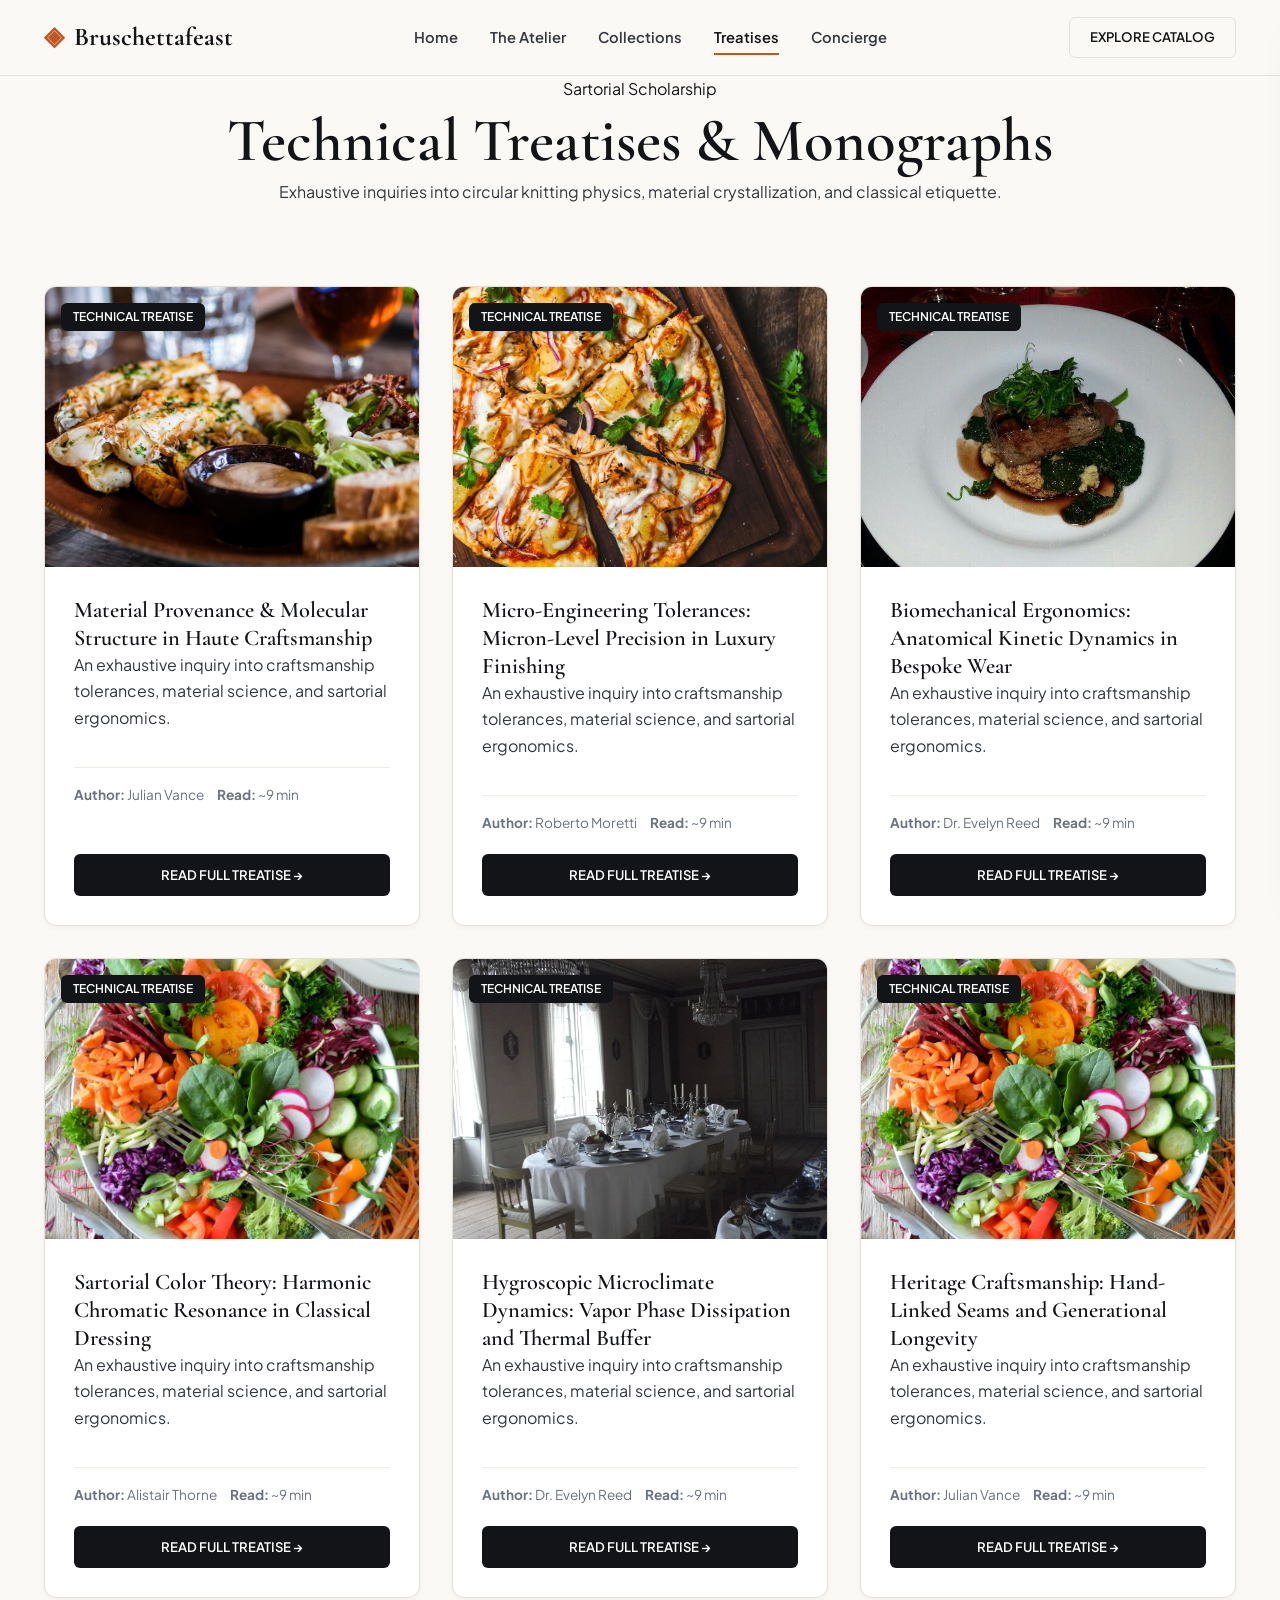
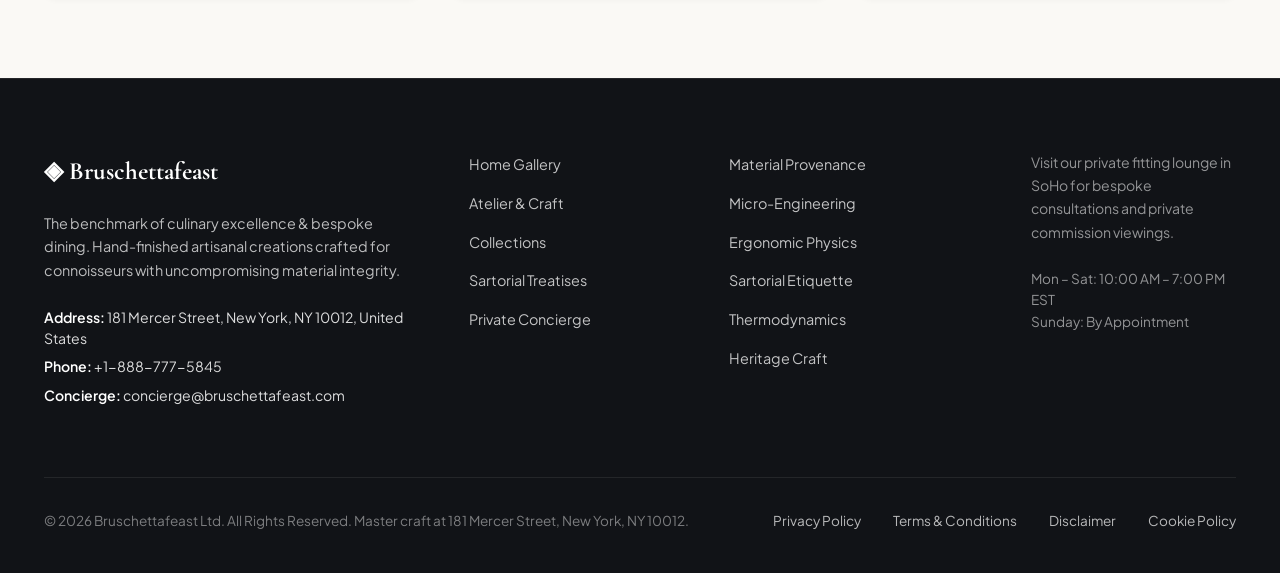
==== commit fcd13464: "Add files via upload" ====
--- a/blog/index.html
+++ b/blog/index.html
@@ -135,59 +135,47 @@
       </div>
     </div>
   </main>
-  <!-- Mandatory Global Site Footer (Horizontal Layout) -->
-  <footer class="site-footer horizontal-footer">
+  <!-- Mandatory Global Site Footer (Minimalist 4-Column Horizontal Spread Layout) -->
+  <footer class="site-footer">
     <div class="container">
-      <!-- Tier 1: Brand, Tagline & Contact Strip -->
-      <div class="footer-h-brand-row">
-        <div class="footer-h-brand-left">
+      <div class="footer-grid">
+        <div class="footer-col">
           <div class="footer-brand">◈ Bruschettafeast</div>
-          <div class="footer-h-tagline">Haute Artisanal Excellence &bull; SoHo Manhattan</div>
-        </div>
-        <div class="footer-h-contact-bar">
+          <p class="footer-desc">
+            The benchmark of culinary excellence & bespoke dining. Hand-finished artisanal creations crafted for connoisseurs with uncompromising material integrity.
+          </p>
           <div class="footer-contact-item"><strong>Address:</strong> 181 Mercer Street, New York, NY 10012, United States</div>
           <div class="footer-contact-item"><strong>Phone:</strong> +1-888-777-5845</div>
           <div class="footer-contact-item"><strong>Concierge:</strong> concierge@bruschettafeast.com</div>
         </div>
-      </div>
-
-      <!-- Tier 2: Atelier Navigation (Horizontal Row) -->
-      <div class="footer-h-nav-row">
-        <div class="footer-h-nav-label">Atelier Navigation</div>
-        <ul class="footer-h-links">
-          <li><a href="/">Home Gallery</a></li>
-          <li><a href="/about.html">Atelier &amp; Craft</a></li>
-          <li><a href="/collection.html">Collections</a></li>
-          <li><a href="/blog.html">Sartorial Treatises</a></li>
-          <li><a href="/contact.html">Private Concierge</a></li>
-        </ul>
-      </div>
-
-      <!-- Tier 3: Authoritative Treatises (Horizontal Row) -->
-      <div class="footer-h-nav-row">
-        <div class="footer-h-nav-label">Authoritative Treatises</div>
-        <ul class="footer-h-links">
-          <li><a href="/blog/material-provenance-and-fiber-crystallography.html">Material Provenance</a></li>
-          <li><a href="/blog/micro-engineering-tolerances-and-finishing.html">Micro-Engineering</a></li>
-          <li><a href="/blog/biomechanical-ergonomics-and-wearer-physics.html">Ergonomic Physics</a></li>
-          <li><a href="/blog/sartorial-color-theory-and-formal-etiquette.html">Sartorial Etiquette</a></li>
-          <li><a href="/blog/hygroscopic-microclimate-thermodynamics.html">Thermodynamics</a></li>
-          <li><a href="/blog/bespoke-craftsmanship-and-heritage-methods.html">Heritage Craft</a></li>
-        </ul>
-      </div>
-
-      <!-- Tier 4: Manhattan Salon & Atelier Description (Horizontal Row) -->
-      <div class="footer-h-info-row">
-        <div class="footer-h-desc">
-          The benchmark of culinary excellence & bespoke dining. Hand-finished artisanal creations crafted for connoisseurs with uncompromising material integrity.
+        <div class="footer-col">
+          <ul class="footer-links">
+            <li><a href="/">Home Gallery</a></li>
+            <li><a href="/about.html">Atelier &amp; Craft</a></li>
+            <li><a href="/collection.html">Collections</a></li>
+            <li><a href="/blog.html">Sartorial Treatises</a></li>
+            <li><a href="/contact.html">Private Concierge</a></li>
+          </ul>
         </div>
-        <div class="footer-h-hours">
-          <span class="hours-badge">MANHATTAN SALON</span>
-          <span>Mon – Sat: 10:00 AM – 7:00 PM EST &bull; Sunday: By Appointment</span>
+        <div class="footer-col">
+          <ul class="footer-links">
+            <li><a href="/blog/material-provenance-and-fiber-crystallography.html">Material Provenance</a></li>
+            <li><a href="/blog/micro-engineering-tolerances-and-finishing.html">Micro-Engineering</a></li>
+            <li><a href="/blog/biomechanical-ergonomics-and-wearer-physics.html">Ergonomic Physics</a></li>
+            <li><a href="/blog/sartorial-color-theory-and-formal-etiquette.html">Sartorial Etiquette</a></li>
+            <li><a href="/blog/hygroscopic-microclimate-thermodynamics.html">Thermodynamics</a></li>
+            <li><a href="/blog/bespoke-craftsmanship-and-heritage-methods.html">Heritage Craft</a></li>
+          </ul>
+        </div>
+        <div class="footer-col">
+          <p class="footer-salon-desc">
+            Visit our private fitting lounge in SoHo for bespoke consultations and private commission viewings.
+          </p>
+          <p class="footer-hours">
+            Mon &ndash; Sat: 10:00 AM &ndash; 7:00 PM<br>EST<br>Sunday: By Appointment
+          </p>
         </div>
       </div>
-
-      <!-- Tier 5: Copyright & Legal Bottom Bar -->
       <div class="footer-bottom">
         <p>&copy; 2026 Bruschettafeast Ltd. All Rights Reserved. Master craft at 181 Mercer Street, New York, NY 10012.</p>
         <div class="footer-legal-links">
--- a/assets/css/style.css
+++ b/assets/css/style.css
@@ -190,162 +190,99 @@
 .form-input:focus, .form-textarea:focus { outline: none; border-color: #121417; box-shadow: 0 0 0 3px rgba(18, 20, 23, 0.1); }
 .form-textarea { resize: vertical; min-height: 140px; }
 
-.site-footer { background: #0B0E14 !important; color: #FFFFFF !important; padding: 4rem 0 2rem; border-top: 1px solid rgba(255, 255, 255, 0.18); }
-.site-footer p,
-.site-footer .footer-desc,
-.site-footer .footer-contact-item,
-.site-footer .footer-hours {
-  color: #F1F5F9 !important;
-  font-size: 0.92rem;
-  line-height: 1.65;
+.site-footer {
+  background: #111317 !important;
+  color: #FAF9F5 !important;
+  padding: 4.5rem 0 2.5rem;
+  border-top: 1px solid rgba(255, 255, 255, 0.08);
+}
+.site-footer .footer-grid {
+  display: grid;
+  grid-template-columns: 1.8fr 1fr 1.2fr 1fr;
+  gap: 3.5rem;
+  margin-bottom: 4rem;
+  align-items: start;
 }
 .site-footer .footer-brand {
   font-family: var(--font-serif);
-  font-size: 1.6rem;
+  font-size: 1.55rem;
   font-weight: 700;
   color: #FFFFFF !important;
-  margin-bottom: 0;
+  margin-bottom: 1.2rem;
+}
+.site-footer .footer-desc {
+  color: rgba(255, 255, 255, 0.72) !important;
+  font-size: 0.9rem;
+  line-height: 1.65;
+  margin-bottom: 1.5rem;
+  max-width: 380px;
+}
+.site-footer .footer-contact-item {
+  font-size: 0.88rem;
+  color: rgba(255, 255, 255, 0.85) !important;
+  margin-bottom: 0.45rem;
+  line-height: 1.5;
 }
 .site-footer .footer-contact-item strong {
   color: #FFFFFF !important;
-  font-weight: 700;
-}
-.site-footer .hours-badge {
-  background: #10B981;
-  color: #FFFFFF;
-  padding: 0.2rem 0.6rem;
-  border-radius: 4px;
-  font-size: 0.72rem;
-  font-weight: 700;
-  letter-spacing: 0.05em;
-  margin-right: 0.4rem;
-}
-
-/* Horizontal Footer Tier Rows */
-.footer-h-brand-row {
-  display: flex;
-  justify-content: space-between;
-  align-items: center;
-  flex-wrap: wrap;
-  gap: 1.5rem;
-  padding-bottom: 1.75rem;
-  border-bottom: 1px solid rgba(255, 255, 255, 0.15);
-}
-.footer-h-brand-left {
-  display: flex;
-  align-items: center;
-  gap: 1.25rem;
-  flex-wrap: wrap;
-}
-.footer-h-tagline {
-  font-size: 0.82rem;
-  text-transform: uppercase;
-  letter-spacing: 0.1em;
-  color: #94A3B8 !important;
-  padding-left: 1.25rem;
-  border-left: 1px solid rgba(255, 255, 255, 0.2);
-}
-.footer-h-contact-bar {
-  display: flex;
-  align-items: center;
-  flex-wrap: wrap;
-  gap: 1.75rem;
-}
-.footer-h-contact-bar .footer-contact-item {
-  display: flex;
-  align-items: center;
-  gap: 0.35rem;
-  margin-bottom: 0;
-  font-size: 0.9rem;
-  color: #F1F5F9 !important;
-}
-.footer-h-nav-row {
-  display: flex;
-  align-items: center;
-  flex-wrap: wrap;
-  gap: 1.5rem;
-  padding: 1.15rem 0;
-  border-bottom: 1px solid rgba(255, 255, 255, 0.1);
-}
-.footer-h-nav-label {
-  font-size: 0.8rem;
-  text-transform: uppercase;
-  letter-spacing: 0.08em;
-  font-weight: 700;
-  min-width: 190px;
-  color: #F59E0B !important;
-}
-.footer-h-links {
+  font-weight: 600;
+}
+.site-footer .footer-links {
   list-style: none;
   display: flex;
-  align-items: center;
-  flex-wrap: wrap;
-  gap: 0.5rem 1.5rem;
+  flex-direction: column;
+  gap: 0.75rem;
+  padding: 0;
   margin: 0;
-  padding: 0;
-}
-.footer-h-links li {
-  display: inline-flex;
-  align-items: center;
-}
-.footer-h-links li:not(:last-child)::after {
-  content: "•";
-  margin-left: 1.5rem;
-  color: rgba(255, 255, 255, 0.25);
-  font-size: 0.8rem;
-}
-.footer-h-links a {
-  color: #E2E8F0 !important;
-  font-size: 0.92rem;
+}
+.site-footer .footer-links a {
+  color: rgba(255, 255, 255, 0.75) !important;
+  font-size: 0.9rem;
+  text-decoration: none;
   transition: var(--transition-smooth);
-  text-decoration: none;
-}
-.footer-h-links a:hover {
+  display: inline-block;
+}
+.site-footer .footer-links a:hover {
   color: #FFFFFF !important;
-  text-decoration: underline;
-}
-.footer-h-info-row {
-  display: flex;
-  justify-content: space-between;
-  align-items: center;
-  flex-wrap: wrap;
-  gap: 1.5rem;
-  padding: 1.5rem 0;
-  border-bottom: 1px solid rgba(255, 255, 255, 0.1);
-}
-.footer-h-desc {
-  max-width: 650px;
+  transform: translateX(3px);
+}
+.site-footer .footer-salon-desc {
+  color: rgba(255, 255, 255, 0.55) !important;
   font-size: 0.88rem;
+  line-height: 1.65;
+  margin-bottom: 1.5rem;
+  max-width: 260px;
+}
+.site-footer .footer-hours {
+  color: rgba(255, 255, 255, 0.55) !important;
+  font-size: 0.85rem;
   line-height: 1.6;
-  color: #CBD5E1 !important;
-}
-.footer-h-hours {
-  display: flex;
-  align-items: center;
-  gap: 0.75rem;
-  font-size: 0.88rem;
-  font-weight: 600;
-  color: #F1F5F9 !important;
-}
-
+}
 .site-footer .footer-bottom {
-  padding-top: 1.75rem;
+  border-top: 1px solid rgba(255, 255, 255, 0.08);
+  padding-top: 2rem;
   display: flex;
   align-items: center;
   justify-content: space-between;
-  font-size: 0.88rem;
+  flex-wrap: wrap;
+  gap: 1.5rem;
+  font-size: 0.85rem;
 }
 .site-footer .footer-bottom p {
-  color: #E2E8F0 !important;
+  color: rgba(255, 255, 255, 0.45) !important;
   margin-bottom: 0;
 }
 .site-footer .footer-legal-links {
   display: flex;
-  gap: 1.5rem;
+  align-items: center;
+  gap: 2rem;
+  flex-wrap: wrap;
 }
 .site-footer .footer-legal-links a {
-  color: #E2E8F0 !important;
-  font-size: 0.88rem;
+  color: rgba(255, 255, 255, 0.7) !important;
+  font-size: 0.85rem;
+  text-decoration: none;
+  transition: var(--transition-smooth);
 }
 .site-footer .footer-legal-links a:hover {
   color: #FFFFFF !important;
@@ -356,18 +293,11 @@
   .desktop-nav { display: none; }
   .mobile-toggle { display: flex; }
   .contact-grid { grid-template-columns: 1fr; }
-  .footer-h-brand-row { flex-direction: column; align-items: flex-start; gap: 1rem; }
-  .footer-h-contact-bar { flex-direction: column; align-items: flex-start; gap: 0.5rem; }
-  .footer-h-nav-row { flex-direction: column; align-items: flex-start; gap: 0.75rem; }
-  .footer-h-nav-label { min-width: auto; }
-  .footer-h-links { gap: 0.5rem 1rem; }
-  .footer-h-links li:not(:last-child)::after { display: none; }
-  .footer-h-info-row { flex-direction: column; align-items: flex-start; }
+  .site-footer .footer-grid { grid-template-columns: 1fr 1fr; gap: 2.5rem; }
 }
 @media (max-width: 640px) {
-  .footer-bottom { flex-direction: column; text-align: center; gap: 1rem; }
-  .footer-legal-links { justify-content: center; flex-wrap: wrap; gap: 1rem; }
+  .site-footer .footer-grid { grid-template-columns: 1fr; gap: 2rem; }
+  .site-footer .footer-bottom { flex-direction: column; text-align: center; gap: 1.2rem; }
+  .site-footer .footer-legal-links { justify-content: center; gap: 1.2rem; }
   .grid-2 { grid-template-columns: 1fr; }
-  .footer-h-brand-left { flex-direction: column; align-items: flex-start; gap: 0.5rem; }
-  .footer-h-tagline { border-left: none; padding-left: 0; }
-}
+}
